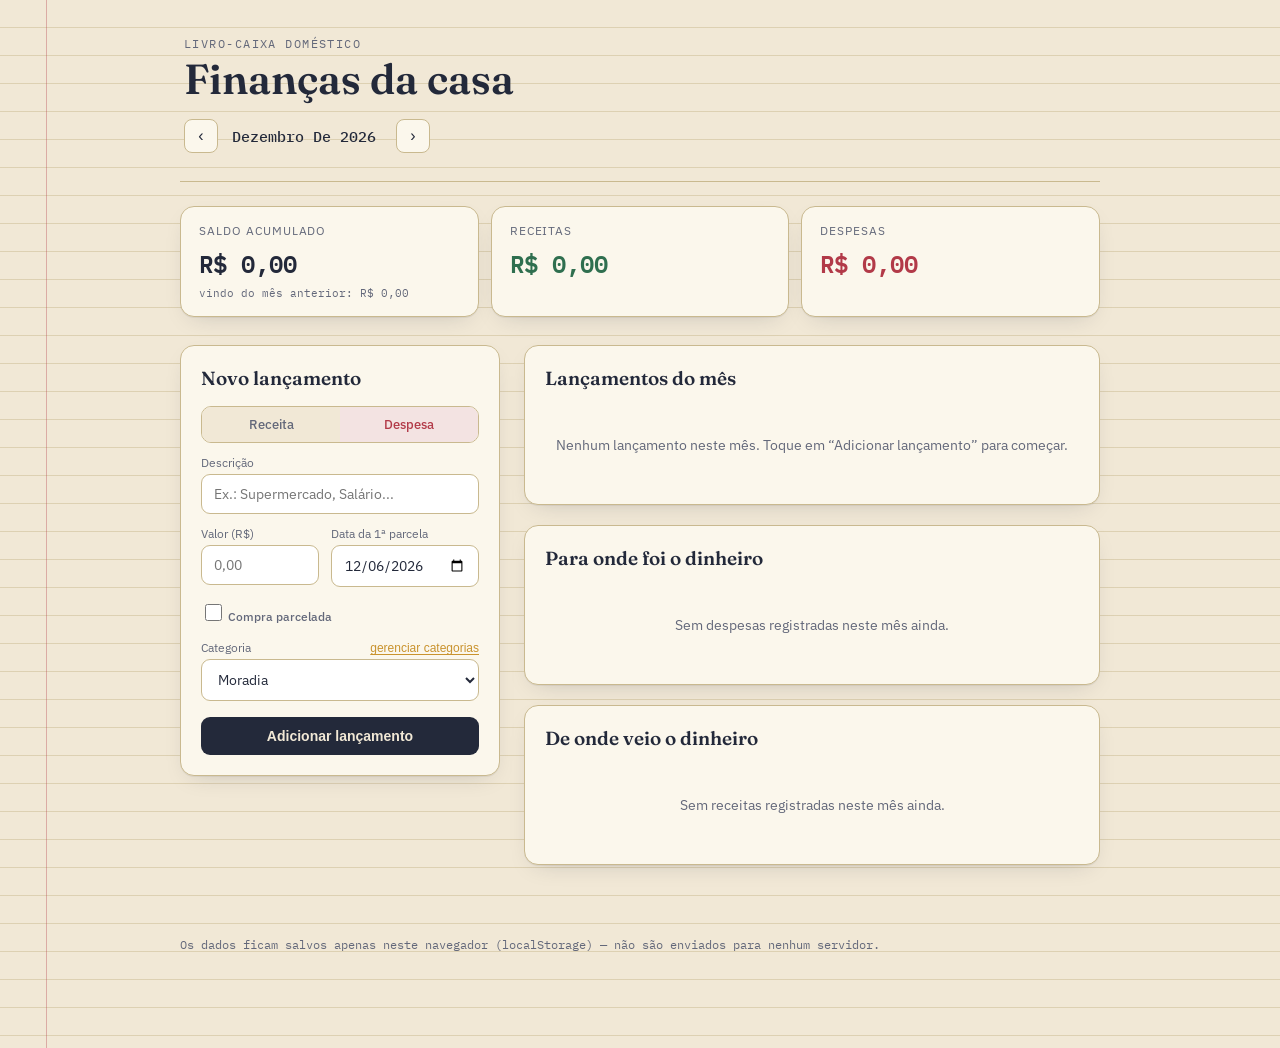
==== financas-casa.html @ 2066e8d8 "Add files via upload" ====
<!DOCTYPE html>
<html lang="pt-BR">
<head>
<meta charset="UTF-8">
<meta name="viewport" content="width=device-width, initial-scale=1.0">
<title>Livro-Caixa — Finanças da Casa</title>
<link rel="preconnect" href="https://fonts.googleapis.com">
<link href="https://fonts.googleapis.com/css2?family=Fraunces:opsz,wght@9..144,400;9..144,500;9..144,600;9..144,700&family=IBM+Plex+Mono:wght@400;500;600&family=IBM+Plex+Sans:wght@400;500;600&display=swap" rel="stylesheet">
<style>
  :root{
    --paper: #f1e8d6;
    --paper-deep: #e9dcc0;
    --rule: #c9b98f;
    --ink: #23293a;
    --ink-soft: #63687a;
    --card: #fbf7ec;
    --green: #2f6f4f;
    --green-soft: #e2ede4;
    --red: #b23a48;
    --red-soft: #f3e3e2;
    --gold: #c9932e;
    --shadow: 0 1px 0 rgba(35,41,58,0.06), 0 8px 24px -12px rgba(35,41,58,0.25);
    --radius: 14px;
  }

  *{ box-sizing: border-box; }

  html,body{
    margin:0; padding:0;
    background: var(--paper);
    color: var(--ink);
    font-family: 'IBM Plex Sans', sans-serif;
    -webkit-font-smoothing: antialiased;
  }

  body{
    background-image:
      linear-gradient(90deg, transparent 0, transparent 46px, rgba(178,58,72,0.35) 46px, rgba(178,58,72,0.35) 47px, transparent 47px),
      repeating-linear-gradient(180deg, transparent, transparent 27px, var(--rule) 28px);
    background-attachment: local;
    min-height: 100vh;
    padding-bottom: 96px;
  }

  .wrap{
    max-width: 960px;
    margin: 0 auto;
    padding: 28px 20px 40px;
  }

  header.hero{
    padding: 8px 4px 28px;
    border-bottom: 1px solid var(--rule);
    margin-bottom: 24px;
  }

  .eyebrow{
    font-family: 'IBM Plex Mono', monospace;
    font-size: 12px;
    letter-spacing: 0.12em;
    text-transform: uppercase;
    color: var(--ink-soft);
    margin: 0 0 6px;
  }

  h1{
    font-family: 'Fraunces', serif;
    font-optical-sizing: auto;
    font-weight: 600;
    font-size: clamp(28px, 5vw, 42px);
    margin: 0 0 18px;
    line-height: 1.05;
  }

  .month-switch{
    display: flex;
    align-items: center;
    gap: 14px;
    font-family: 'IBM Plex Mono', monospace;
  }

  .month-switch button{
    width: 34px; height: 34px;
    border-radius: 8px;
    border: 1px solid var(--rule);
    background: var(--card);
    color: var(--ink);
    font-size: 16px;
    cursor: pointer;
    display: flex; align-items:center; justify-content:center;
    transition: background .15s ease, transform .1s ease;
  }
  .month-switch button:hover{ background: var(--paper-deep); }
  .month-switch button:active{ transform: scale(0.94); }

  .month-label{
    font-size: 15px;
    font-weight: 500;
    text-transform: capitalize;
    min-width: 150px;
  }

  .summary-row{
    display: grid;
    grid-template-columns: repeat(3, 1fr);
    gap: 12px;
    margin-bottom: 28px;
  }

  .sum-card{
    background: var(--card);
    border: 1px solid var(--rule);
    border-radius: var(--radius);
    padding: 16px 18px;
    box-shadow: var(--shadow);
  }

  .sum-card .label{
    font-size: 12px;
    color: var(--ink-soft);
    text-transform: uppercase;
    letter-spacing: 0.08em;
    margin-bottom: 6px;
  }

  .sum-card .value{
    font-family: 'IBM Plex Mono', monospace;
    font-weight: 600;
    font-size: clamp(18px, 3.2vw, 24px);
    font-variant-numeric: tabular-nums;
    white-space: nowrap;
  }

  .sum-card.saldo .value{ color: var(--ink); }
  .sum-card .sub{
    font-size: 11px;
    color: var(--ink-soft);
    margin-top: 4px;
    font-family: 'IBM Plex Mono', monospace;
  }
  .sum-card.receitas .value{ color: var(--green); }
  .sum-card.despesas .value{ color: var(--red); }

  .layout{
    display: grid;
    grid-template-columns: 1fr;
    gap: 24px;
  }

  .panel{
    background: var(--card);
    border: 1px solid var(--rule);
    border-radius: var(--radius);
    box-shadow: var(--shadow);
    padding: 20px;
  }

  .panel h2{
    font-family: 'Fraunces', serif;
    font-weight: 600;
    font-size: 19px;
    margin: 0 0 16px;
  }

  form{ display: flex; flex-direction: column; gap: 12px; }

  .type-toggle{
    display: flex;
    border: 1px solid var(--rule);
    border-radius: 10px;
    overflow: hidden;
  }
  .type-toggle label{
    flex: 1;
    text-align: center;
    padding: 9px 0;
    font-size: 13px;
    font-weight: 500;
    cursor: pointer;
    color: var(--ink-soft);
    background: var(--paper);
    transition: background .15s ease, color .15s ease;
  }
  .type-toggle input{ display:none; }
  .type-toggle input:checked + label.tl-receita{ background: var(--green-soft); color: var(--green); }
  .type-toggle input:checked + label.tl-despesa{ background: var(--red-soft); color: var(--red); }

  .field label{
    display:block;
    font-size: 12px;
    color: var(--ink-soft);
    margin-bottom: 4px;
  }

  .field input, .field select{
    width: 100%;
    padding: 10px 12px;
    border-radius: 9px;
    border: 1px solid var(--rule);
    background: #fff;
    font-family: 'IBM Plex Sans', sans-serif;
    font-size: 14px;
    color: var(--ink);
  }
  .field input:focus, .field select:focus{
    outline: 2px solid var(--gold);
    outline-offset: 1px;
  }

  .row2{ display: grid; grid-template-columns: 1fr 1fr; gap: 12px; }

  .checkbox-field{
    flex-direction: row;
    align-items: center;
  }
  .checkbox-label{
    display: flex;
    align-items: center;
    gap: 8px;
    font-size: 14px;
    font-weight: 500;
    cursor: pointer;
    color: var(--ink);
  }
  .checkbox-label input[type="checkbox"]{
    width: 17px; height: 17px;
    accent-color: var(--ink);
    cursor: pointer;
  }

  .field-hint{
    display: block;
    font-size: 11px;
    color: var(--ink-soft);
    margin-top: 4px;
  }

  .parcela-preview{
    font-family: 'IBM Plex Mono', monospace;
    font-size: 14px;
    font-weight: 600;
    color: var(--gold);
    padding: 10px 0 0;
  }

  .parcela-note{
    font-size: 11px;
    color: var(--ink-soft);
    margin: -4px 0 0;
  }

  .tag-parcela{
    background: var(--red-soft);
    color: var(--red);
    font-weight: 600;
  }

  .label-row{
    display: flex;
    justify-content: space-between;
    align-items: baseline;
    margin-bottom: 4px;
  }
  .label-row label{ margin-bottom: 0; }

  .link-btn{
    border: none;
    background: transparent;
    color: var(--gold);
    font-size: 12px;
    font-weight: 500;
    cursor: pointer;
    padding: 0;
    text-decoration: underline;
    text-underline-offset: 2px;
  }
  .link-btn:hover{ color: var(--red); }

  .cat-list{ list-style: none; margin: 0; padding: 0; }
  .cat-row{
    display: flex;
    justify-content: space-between;
    align-items: center;
    gap: 10px;
    padding: 10px 0;
    border-bottom: 1px dashed var(--rule);
  }
  .cat-row:last-child{ border-bottom: none; }
  .cat-row .cat-info .cat-nome{ font-size: 14px; font-weight: 500; }
  .cat-row .cat-info .cat-desc{ font-size: 12px; color: var(--ink-soft); margin-top: 2px; }

  .btn-add{
    margin-top: 4px;
    padding: 11px 0;
    border: none;
    border-radius: 9px;
    background: var(--ink);
    color: var(--paper);
    font-weight: 600;
    font-size: 14px;
    cursor: pointer;
    transition: opacity .15s ease;
  }
  .btn-add:hover{ opacity: 0.88; }

  .ledger-list{ list-style: none; margin: 0; padding: 0; }

  .ledger-row{
    display: grid;
    grid-template-columns: 1fr auto auto;
    align-items: center;
    gap: 10px;
    padding: 12px 0;
    border-bottom: 1px dashed var(--rule);
  }
  .ledger-row:last-child{ border-bottom: none; }

  .ledger-main .desc{ font-size: 14px; font-weight: 500; }
  .ledger-main .meta{
    font-size: 12px;
    color: var(--ink-soft);
    margin-top: 2px;
    display: flex;
    gap: 8px;
    align-items: center;
  }

  .tag{
    display:inline-block;
    padding: 2px 8px;
    border-radius: 100px;
    background: var(--paper-deep);
    font-family: 'IBM Plex Mono', monospace;
    font-size: 11px;
  }

  .ledger-amount{
    font-family: 'IBM Plex Mono', monospace;
    font-weight: 600;
    font-variant-numeric: tabular-nums;
    text-align: right;
    white-space: nowrap;
    font-size: 14px;
  }
  .ledger-amount.receita{ color: var(--green); }
  .ledger-amount.despesa{ color: var(--red); }

  .del-btn{
    border: none;
    background: transparent;
    color: var(--ink-soft);
    cursor: pointer;
    font-size: 16px;
    width: 28px; height: 28px;
    border-radius: 6px;
  }
  .del-btn:hover{ background: var(--red-soft); color: var(--red); }

  .empty-state{
    text-align: center;
    padding: 30px 10px;
    color: var(--ink-soft);
    font-size: 14px;
  }

  .breakdown-row{ margin-bottom: 12px; }
  .breakdown-row .bd-top{
    display: flex;
    justify-content: space-between;
    font-size: 13px;
    margin-bottom: 5px;
  }
  .bd-top .amt{ font-family: 'IBM Plex Mono', monospace; font-variant-numeric: tabular-nums; }
  .bar-track{
    height: 8px;
    background: var(--paper-deep);
    border-radius: 100px;
    overflow: hidden;
  }
  .bar-fill{
    height: 100%;
    background: linear-gradient(90deg, var(--gold), var(--red));
    border-radius: 100px;
  }
  .bar-fill.income{
    background: linear-gradient(90deg, #8fbf9f, var(--green));
  }

  /* Mobile FAB + sheet */
  .fab{
    display: none;
  }

  @media (max-width: 760px){
    .summary-row{ grid-template-columns: 1fr; }
    .layout{ grid-template-columns: 1fr; }
    .row2{ grid-template-columns: 1fr; }

    #form-panel{
      position: fixed;
      left: 0; right: 0; bottom: 0;
      max-height: 82vh;
      overflow-y: auto;
      border-radius: 20px 20px 0 0;
      transform: translateY(105%);
      transition: transform .25s ease;
      z-index: 40;
      box-shadow: 0 -8px 30px rgba(0,0,0,0.25);
    }
    #form-panel.open{ transform: translateY(0); }

    .sheet-backdrop{
      display: none;
      position: fixed; inset: 0;
      background: rgba(35,41,58,0.4);
      z-index: 30;
    }
    .sheet-backdrop.open{ display: block; }

    .sheet-handle{
      width: 40px; height: 4px;
      background: var(--rule);
      border-radius: 100px;
      margin: 0 auto 14px;
    }
    .sheet-close{
      position: absolute;
      top: 14px; right: 16px;
      border: none;
      background: transparent;
      font-size: 20px;
      color: var(--ink-soft);
      cursor: pointer;
    }

    .fab{
      display: flex;
      align-items: center; justify-content: center;
      position: fixed;
      right: 20px; bottom: 22px;
      width: 58px; height: 58px;
      border-radius: 50%;
      background: var(--ink);
      color: var(--paper);
      font-size: 28px;
      border: none;
      box-shadow: 0 10px 24px -6px rgba(35,41,58,0.5);
      cursor: pointer;
      z-index: 20;
    }
  }

  @media (min-width: 761px){
    .layout{ grid-template-columns: 320px 1fr; align-items: start; }
    #form-panel{ position: sticky; top: 20px; }
    .sheet-handle, .sheet-close, .sheet-backdrop{ display: none; }
  }

  footer{
    max-width: 960px;
    margin: 32px auto 0;
    padding: 0 20px;
    font-size: 12px;
    color: var(--ink-soft);
    font-family: 'IBM Plex Mono', monospace;
  }
</style>
</head>
<body>

<div class="wrap">
  <header class="hero">
    <p class="eyebrow">Livro-caixa doméstico</p>
    <h1>Finanças da casa</h1>
    <div class="month-switch">
      <button id="prevMonth" aria-label="Mês anterior">‹</button>
      <span class="month-label" id="monthLabel">—</span>
      <button id="nextMonth" aria-label="Próximo mês">›</button>
    </div>
  </header>

  <section class="summary-row">
    <div class="sum-card saldo">
      <div class="label">Saldo acumulado</div>
      <div class="value" id="valSaldo">R$ 0,00</div>
      <div class="sub" id="saldoSub"></div>
    </div>
    <div class="sum-card receitas">
      <div class="label">Receitas</div>
      <div class="value" id="valReceitas">R$ 0,00</div>
    </div>
    <div class="sum-card despesas">
      <div class="label">Despesas</div>
      <div class="value" id="valDespesas">R$ 0,00</div>
    </div>
  </section>

  <div class="layout">
    <div class="panel" id="form-panel">
      <button class="sheet-close" id="sheetClose" aria-label="Fechar">✕</button>
      <div class="sheet-handle"></div>
      <h2>Novo lançamento</h2>
      <form id="txForm">
        <div class="type-toggle">
          <input type="radio" name="tipo" id="tipoReceita" value="receita">
          <label class="tl-receita" for="tipoReceita">Receita</label>
          <input type="radio" name="tipo" id="tipoDespesa" value="despesa" checked>
          <label class="tl-despesa" for="tipoDespesa">Despesa</label>
        </div>

        <div class="field">
          <label for="desc">Descrição</label>
          <input type="text" id="desc" placeholder="Ex.: Supermercado, Salário..." required>
        </div>

        <div class="row2">
          <div class="field">
            <label for="valor">Valor (R$)</label>
            <input type="number" id="valor" min="0.01" step="0.01" placeholder="0,00" required>
            <span class="field-hint" id="valorHint"></span>
          </div>
          <div class="field">
            <label for="data">Data da 1ª parcela</label>
            <input type="date" id="data" required>
          </div>
        </div>

        <div class="field checkbox-field" id="parcelaToggleWrap">
          <label class="checkbox-label">
            <input type="checkbox" id="isParcelado">
            <span id="parcelaLabelText">Compra parcelada</span>
          </label>
        </div>

        <div class="row2" id="parcelaFields" style="display:none;">
          <div class="field">
            <label for="numParcelas">Número de parcelas</label>
            <input type="number" id="numParcelas" min="2" max="48" step="1" value="2">
          </div>
          <div class="field">
            <label>Valor de cada parcela</label>
            <div class="parcela-preview" id="parcelaPreview">—</div>
          </div>
        </div>
        <p class="parcela-note" id="parcelaNote" style="display:none;">As parcelas serão lançadas automaticamente nos meses seguintes.</p>

        <div class="field">
          <div class="label-row">
            <label for="categoria">Categoria</label>
            <button type="button" class="link-btn" id="openCatManager">gerenciar categorias</button>
          </div>
          <select id="categoria"></select>
        </div>

        <button type="submit" class="btn-add">Adicionar lançamento</button>
      </form>
    </div>

    <div>
      <div class="panel" style="margin-bottom:20px;">
        <h2>Lançamentos do mês</h2>
        <ul class="ledger-list" id="ledgerList"></ul>
        <div class="empty-state" id="emptyState" style="display:none;">
          Nenhum lançamento neste mês. Toque em “Adicionar lançamento” para começar.
        </div>
      </div>

      <div class="panel">
        <h2>Para onde foi o dinheiro</h2>
        <div id="breakdown"></div>
        <div class="empty-state" id="emptyBreakdown" style="display:none;">
          Sem despesas registradas neste mês ainda.
        </div>
      </div>

      <div class="panel" style="margin-top:20px;">
        <h2>De onde veio o dinheiro</h2>
        <div id="breakdownReceitas"></div>
        <div class="empty-state" id="emptyBreakdownReceitas" style="display:none;">
          Sem receitas registradas neste mês ainda.
        </div>
      </div>

      <div class="panel" id="catManagerPanel" style="display:none; margin-top:20px;">
        <h2>Categorias cadastradas</h2>
        <form id="catForm" style="display:flex; gap:10px; align-items:end; margin-bottom:16px;">
          <div class="field" style="flex:1;">
            <label for="catNome">Nome</label>
            <input type="text" id="catNome" placeholder="Ex.: Pets" required>
          </div>
          <button type="submit" class="btn-add" style="width:auto; padding:11px 18px; white-space:nowrap;">Adicionar</button>
        </form>
        <ul class="cat-list" id="catList"></ul>
      </div>
    </div>
  </div>

</div>

<div class="sheet-backdrop" id="backdrop"></div>
<button class="fab" id="fabAdd" aria-label="Adicionar lançamento">+</button>

<footer>
  Os dados ficam salvos apenas neste navegador (localStorage) — não são enviados para nenhum servidor.
</footer>

<script>
(function(){
  const STORAGE_KEY = 'household-ledger-transactions-v1';
  const CAT_STORAGE_KEY = 'household-ledger-categories-v1';
  const monthNames = ['janeiro','fevereiro','março','abril','maio','junho','julho','agosto','setembro','outubro','novembro','dezembro'];

  const DEFAULT_CATEGORIES = [
    'Moradia', 'Alimentação', 'Transporte', 'Saúde', 'Lazer',
    'Educação', 'Contas fixas', 'Salário', 'Outros'
  ];

  let transactions = loadData();
  let categories = loadCategories();
  let currentDate = new Date();
  currentDate.setDate(1);

  function loadCategories(){
    try{
      const raw = localStorage.getItem(CAT_STORAGE_KEY);
      if(raw) return JSON.parse(raw);
      const seeded = DEFAULT_CATEGORIES.map((nome,i) => ({ id: 'c' + i, nome }));
      localStorage.setItem(CAT_STORAGE_KEY, JSON.stringify(seeded));
      return seeded;
    }catch(e){
      console.error('Erro ao ler categorias:', e);
      return DEFAULT_CATEGORIES.map((nome,i) => ({ id: 'c' + i, nome }));
    }
  }

  function saveCategories(){
    try{
      localStorage.setItem(CAT_STORAGE_KEY, JSON.stringify(categories));
    }catch(e){
      console.error('Erro ao salvar categorias:', e);
    }
  }

  function renderCategorySelect(){
    const select = document.getElementById('categoria');
    const prevValue = select.value;
    select.innerHTML = '';
    categories.forEach(c => {
      const opt = document.createElement('option');
      opt.value = c.nome;
      opt.textContent = c.nome;
      select.appendChild(opt);
    });
    if(categories.some(c => c.nome === prevValue)){
      select.value = prevValue;
    }
  }

  function renderCategoryManager(){
    const list = document.getElementById('catList');
    list.innerHTML = '';
    categories.forEach(c => {
      const li = document.createElement('li');
      li.className = 'cat-row';
      li.innerHTML = `
        <div class="cat-info">
          <div class="cat-nome">${escapeHtml(c.nome)}</div>
        </div>
        <button type="button" class="del-btn" data-catid="${c.id}" aria-label="Excluir categoria">🗑</button>
      `;
      list.appendChild(li);
    });
  }

  function loadData(){
    try{
      const raw = localStorage.getItem(STORAGE_KEY);
      return raw ? JSON.parse(raw) : [];
    }catch(e){
      console.error('Erro ao ler dados salvos:', e);
      return [];
    }
  }

  function saveData(){
    try{
      localStorage.setItem(STORAGE_KEY, JSON.stringify(transactions));
    }catch(e){
      console.error('Erro ao salvar dados:', e);
      alert('Não foi possível salvar os dados neste navegador.');
    }
  }

  function fmtBRL(n){
    return n.toLocaleString('pt-BR', { style:'currency', currency:'BRL' });
  }

  function monthKey(d){
    return d.getFullYear() + '-' + String(d.getMonth()+1).padStart(2,'0');
  }

  function txMonthKey(tx){
    return tx.data.slice(0,7);
  }

  function cumulativeBalanceUpTo(mKey){
    let total = 0;
    transactions.forEach(t => {
      if(txMonthKey(t) <= mKey){
        total += (t.tipo === 'receita' ? t.valor : -t.valor);
      }
    });
    return total;
  }

  function render(){
    const label = document.getElementById('monthLabel');
    label.textContent = monthNames[currentDate.getMonth()] + ' de ' + currentDate.getFullYear();

    const mKey = monthKey(currentDate);
    const monthTx = transactions
      .filter(t => txMonthKey(t) === mKey)
      .sort((a,b) => b.data.localeCompare(a.data));

    let receitas = 0, despesas = 0;
    monthTx.forEach(t => {
      if(t.tipo === 'receita') receitas += t.valor;
      else despesas += t.valor;
    });
    const netMes = receitas - despesas;
    const saldoAcumulado = cumulativeBalanceUpTo(mKey);
    const saldoAnterior = saldoAcumulado - netMes;

    document.getElementById('valReceitas').textContent = fmtBRL(receitas);
    document.getElementById('valDespesas').textContent = fmtBRL(despesas);
    const saldoEl = document.getElementById('valSaldo');
    saldoEl.textContent = fmtBRL(saldoAcumulado);
    saldoEl.style.color = saldoAcumulado < 0 ? 'var(--red)' : 'var(--ink)';

    const saldoSubEl = document.getElementById('saldoSub');
    saldoSubEl.textContent = 'vindo do mês anterior: ' + fmtBRL(saldoAnterior);

    const list = document.getElementById('ledgerList');
    list.innerHTML = '';
    document.getElementById('emptyState').style.display = monthTx.length ? 'none' : 'block';

    monthTx.forEach(t => {
      const li = document.createElement('li');
      li.className = 'ledger-row';
      const dataFmt = new Date(t.data + 'T00:00:00').toLocaleDateString('pt-BR', {day:'2-digit', month:'2-digit'});
      const parcelaTag = t.parcelaTotal ? `<span class="tag tag-parcela">${t.parcelaAtual}/${t.parcelaTotal}</span>` : '';
      li.innerHTML = `
        <div class="ledger-main">
          <div class="desc">${escapeHtml(t.descricao)}</div>
          <div class="meta"><span class="tag">${escapeHtml(t.categoria)}</span>${parcelaTag}<span>${dataFmt}</span></div>
        </div>
        <div class="ledger-amount ${t.tipo}">${t.tipo === 'despesa' ? '-' : '+'} ${fmtBRL(t.valor)}</div>
        <button class="del-btn" data-id="${t.id}" aria-label="Excluir lançamento">🗑</button>
      `;
      list.appendChild(li);
    });

    // spending breakdown (despesas only) — descrição - categoria
    const despesasList = monthTx
      .filter(t => t.tipo === 'despesa')
      .sort((a,b) => b.valor - a.valor);
    const bdEl = document.getElementById('breakdown');
    bdEl.innerHTML = '';
    document.getElementById('emptyBreakdown').style.display = despesasList.length ? 'none' : 'block';

    const maxVal = despesasList.length ? despesasList[0].valor : 1;
    despesasList.forEach(t => {
      const pct = Math.max(4, Math.round((t.valor / maxVal) * 100));
      const label = `${t.descricao} - ${t.categoria}`;
      const row = document.createElement('div');
      row.className = 'breakdown-row';
      row.innerHTML = `
        <div class="bd-top"><span>${escapeHtml(label)}</span><span class="amt">${fmtBRL(t.valor)}</span></div>
        <div class="bar-track"><div class="bar-fill" style="width:${pct}%"></div></div>
      `;
      bdEl.appendChild(row);
    });

    // income breakdown (receitas only) — descrição - categoria
    const receitasList = monthTx
      .filter(t => t.tipo === 'receita')
      .sort((a,b) => b.valor - a.valor);
    const bdRecEl = document.getElementById('breakdownReceitas');
    bdRecEl.innerHTML = '';
    document.getElementById('emptyBreakdownReceitas').style.display = receitasList.length ? 'none' : 'block';

    const maxValRec = receitasList.length ? receitasList[0].valor : 1;
    receitasList.forEach(t => {
      const pct = Math.max(4, Math.round((t.valor / maxValRec) * 100));
      const label = `${t.descricao} - ${t.categoria}`;
      const row = document.createElement('div');
      row.className = 'breakdown-row';
      row.innerHTML = `
        <div class="bd-top"><span>${escapeHtml(label)}</span><span class="amt">${fmtBRL(t.valor)}</span></div>
        <div class="bar-track"><div class="bar-fill income" style="width:${pct}%"></div></div>
      `;
      bdRecEl.appendChild(row);
    });
  }

  function escapeHtml(str){
    const div = document.createElement('div');
    div.textContent = str;
    return div.innerHTML;
  }

  // Month navigation
  document.getElementById('prevMonth').addEventListener('click', () => {
    currentDate.setMonth(currentDate.getMonth() - 1);
    render();
  });
  document.getElementById('nextMonth').addEventListener('click', () => {
    currentDate.setMonth(currentDate.getMonth() + 1);
    render();
  });

  // --- Parcelamento helpers ---
  function addMonthsClamped(dateStr, monthsToAdd){
    const [y, m, d] = dateStr.split('-').map(Number);
    const target = new Date(y, (m - 1) + monthsToAdd, 1);
    const daysInTarget = new Date(target.getFullYear(), target.getMonth() + 1, 0).getDate();
    target.setDate(Math.min(d, daysInTarget));
    return target.getFullYear() + '-' + String(target.getMonth()+1).padStart(2,'0') + '-' + String(target.getDate()).padStart(2,'0');
  }

  function splitInstallments(total, n){
    const cents = Math.round(total * 100);
    const base = Math.floor(cents / n);
    const remainder = cents - base * n;
    const values = [];
    for(let i = 0; i < n; i++){
      // spread the leftover cents across the first installments
      const v = base + (i < remainder ? 1 : 0);
      values.push(v / 100);
    }
    return values;
  }

  function genGroupId(){
    return 'g' + Date.now().toString(36) + Math.random().toString(36).slice(2,6);
  }

  function updateParcelaPreview(){
    const checked = document.getElementById('isParcelado').checked;
    const n = parseInt(document.getElementById('numParcelas').value, 10) || 0;
    const total = parseFloat(document.getElementById('valor').value) || 0;
    const preview = document.getElementById('parcelaPreview');
    const hint = document.getElementById('valorHint');
    const isDespesa = document.getElementById('tipoDespesa').checked;

    if(checked && n >= 2 && total > 0){
      const values = splitInstallments(total, n);
      preview.textContent = n + 'x de ' + fmtBRL(values[0]) + (values[0] !== values[values.length-1] ? ' (aprox.)' : '');
      hint.textContent = isDespesa ? 'Valor total da compra' : 'Valor total da venda/recebimento';
    } else {
      preview.textContent = '—';
      hint.textContent = '';
    }
  }

  function updateParcelaLabels(){
    const isDespesa = document.getElementById('tipoDespesa').checked;
    document.getElementById('parcelaLabelText').textContent = isDespesa ? 'Compra parcelada' : 'Recebimento parcelado (venda a prazo)';
  }

  document.getElementById('isParcelado').addEventListener('change', function(){
    document.getElementById('parcelaFields').style.display = this.checked ? 'grid' : 'none';
    document.getElementById('parcelaNote').style.display = this.checked ? 'block' : 'none';
    updateParcelaPreview();
  });
  document.getElementById('numParcelas').addEventListener('input', updateParcelaPreview);
  document.getElementById('valor').addEventListener('input', updateParcelaPreview);
  document.querySelectorAll('input[name="tipo"]').forEach(r => {
    r.addEventListener('change', function(){
      updateParcelaLabels();
      updateParcelaPreview();
    });
  });

  // Form submit
  document.getElementById('txForm').addEventListener('submit', function(e){
    e.preventDefault();
    const tipo = document.querySelector('input[name="tipo"]:checked').value;
    const descricao = document.getElementById('desc').value.trim();
    const valor = parseFloat(document.getElementById('valor').value);
    const data = document.getElementById('data').value;
    const categoria = document.getElementById('categoria').value;
    const isParcelado = document.getElementById('isParcelado').checked;
    const numParcelas = parseInt(document.getElementById('numParcelas').value, 10) || 0;

    if(!descricao || !valor || !data){ return; }

    if(isParcelado && numParcelas >= 2){
      const values = splitInstallments(valor, numParcelas);
      const grupoId = genGroupId();
      for(let i = 0; i < numParcelas; i++){
        transactions.push({
          id: Date.now().toString(36) + Math.random().toString(36).slice(2,6) + i,
          tipo, descricao, valor: values[i],
          data: addMonthsClamped(data, i),
          categoria,
          grupoId, parcelaAtual: i + 1, parcelaTotal: numParcelas
        });
      }
    } else {
      transactions.push({
        id: Date.now().toString(36) + Math.random().toString(36).slice(2,6),
        tipo, descricao, valor, data, categoria
      });
    }
    saveData();

    // jump view to the month of the new entry (1ª parcela)
    const [y,m] = data.split('-').map(Number);
    currentDate = new Date(y, m-1, 1);

    this.reset();
    document.getElementById('tipoDespesa').checked = true;
    document.getElementById('parcelaFields').style.display = 'none';
    document.getElementById('parcelaNote').style.display = 'none';
    document.getElementById('data').valueAsDate = new Date();
    updateParcelaLabels();
    updateParcelaPreview();
    closeSheet();
    render();
  });

  // Delete (parcela única ou série inteira)
  document.getElementById('ledgerList').addEventListener('click', function(e){
    const btn = e.target.closest('.del-btn');
    if(!btn) return;
    const id = btn.getAttribute('data-id');
    const tx = transactions.find(t => t.id === id);
    if(!tx) return;

    if(tx.grupoId){
      const excluirTudo = confirm(
        'Esta é a parcela ' + tx.parcelaAtual + ' de ' + tx.parcelaTotal + '.\n\n' +
        'Clique OK para excluir TODAS as parcelas desta compra, ou Cancelar para excluir apenas esta parcela.'
      );
      if(excluirTudo){
        transactions = transactions.filter(t => t.grupoId !== tx.grupoId);
      } else {
        transactions = transactions.filter(t => t.id !== id);
      }
    } else {
      transactions = transactions.filter(t => t.id !== id);
    }
    saveData();
    render();
  });

  // Mobile sheet handling
  const formPanel = document.getElementById('form-panel');
  const backdrop = document.getElementById('backdrop');
  function openSheet(){
    formPanel.classList.add('open');
    backdrop.classList.add('open');
  }
  function closeSheet(){
    formPanel.classList.remove('open');
    backdrop.classList.remove('open');
  }
  document.getElementById('fabAdd').addEventListener('click', openSheet);
  document.getElementById('sheetClose').addEventListener('click', closeSheet);
  backdrop.addEventListener('click', closeSheet);

  // Category manager toggle
  document.getElementById('openCatManager').addEventListener('click', function(){
    const panel = document.getElementById('catManagerPanel');
    const isOpen = panel.style.display !== 'none';
    panel.style.display = isOpen ? 'none' : 'block';
    if(!isOpen) panel.scrollIntoView({ behavior:'smooth', block:'nearest' });
  });

  // Add category
  document.getElementById('catForm').addEventListener('submit', function(e){
    e.preventDefault();
    const nomeInput = document.getElementById('catNome');
    const nome = nomeInput.value.trim();
    if(!nome) return;

    if(categories.some(c => c.nome.toLowerCase() === nome.toLowerCase())){
      alert('Já existe uma categoria com esse nome.');
      return;
    }

    categories.push({ id: 'c' + Date.now().toString(36) + Math.random().toString(36).slice(2,5), nome });
    saveCategories();
    renderCategorySelect();
    renderCategoryManager();
    this.reset();
    document.getElementById('categoria').value = nome;
  });

  // Delete category
  document.getElementById('catList').addEventListener('click', function(e){
    const btn = e.target.closest('.del-btn');
    if(!btn) return;
    const catId = btn.getAttribute('data-catid');
    const cat = categories.find(c => c.id === catId);
    if(!cat) return;

    const emUso = transactions.some(t => t.categoria === cat.nome);
    const msg = emUso
      ? `A categoria "${cat.nome}" está sendo usada em lançamentos existentes. Eles vão manter o nome da categoria, mas ela sairá da lista de opções. Excluir mesmo assim?`
      : `Excluir a categoria "${cat.nome}"?`;
    if(!confirm(msg)) return;

    categories = categories.filter(c => c.id !== catId);
    saveCategories();
    renderCategorySelect();
    renderCategoryManager();
    render();
  });

  // Default date field to today
  document.getElementById('data').valueAsDate = new Date();
  updateParcelaLabels();

  renderCategorySelect();
  renderCategoryManager();
  render();
})();
</script>

</body>
</html>
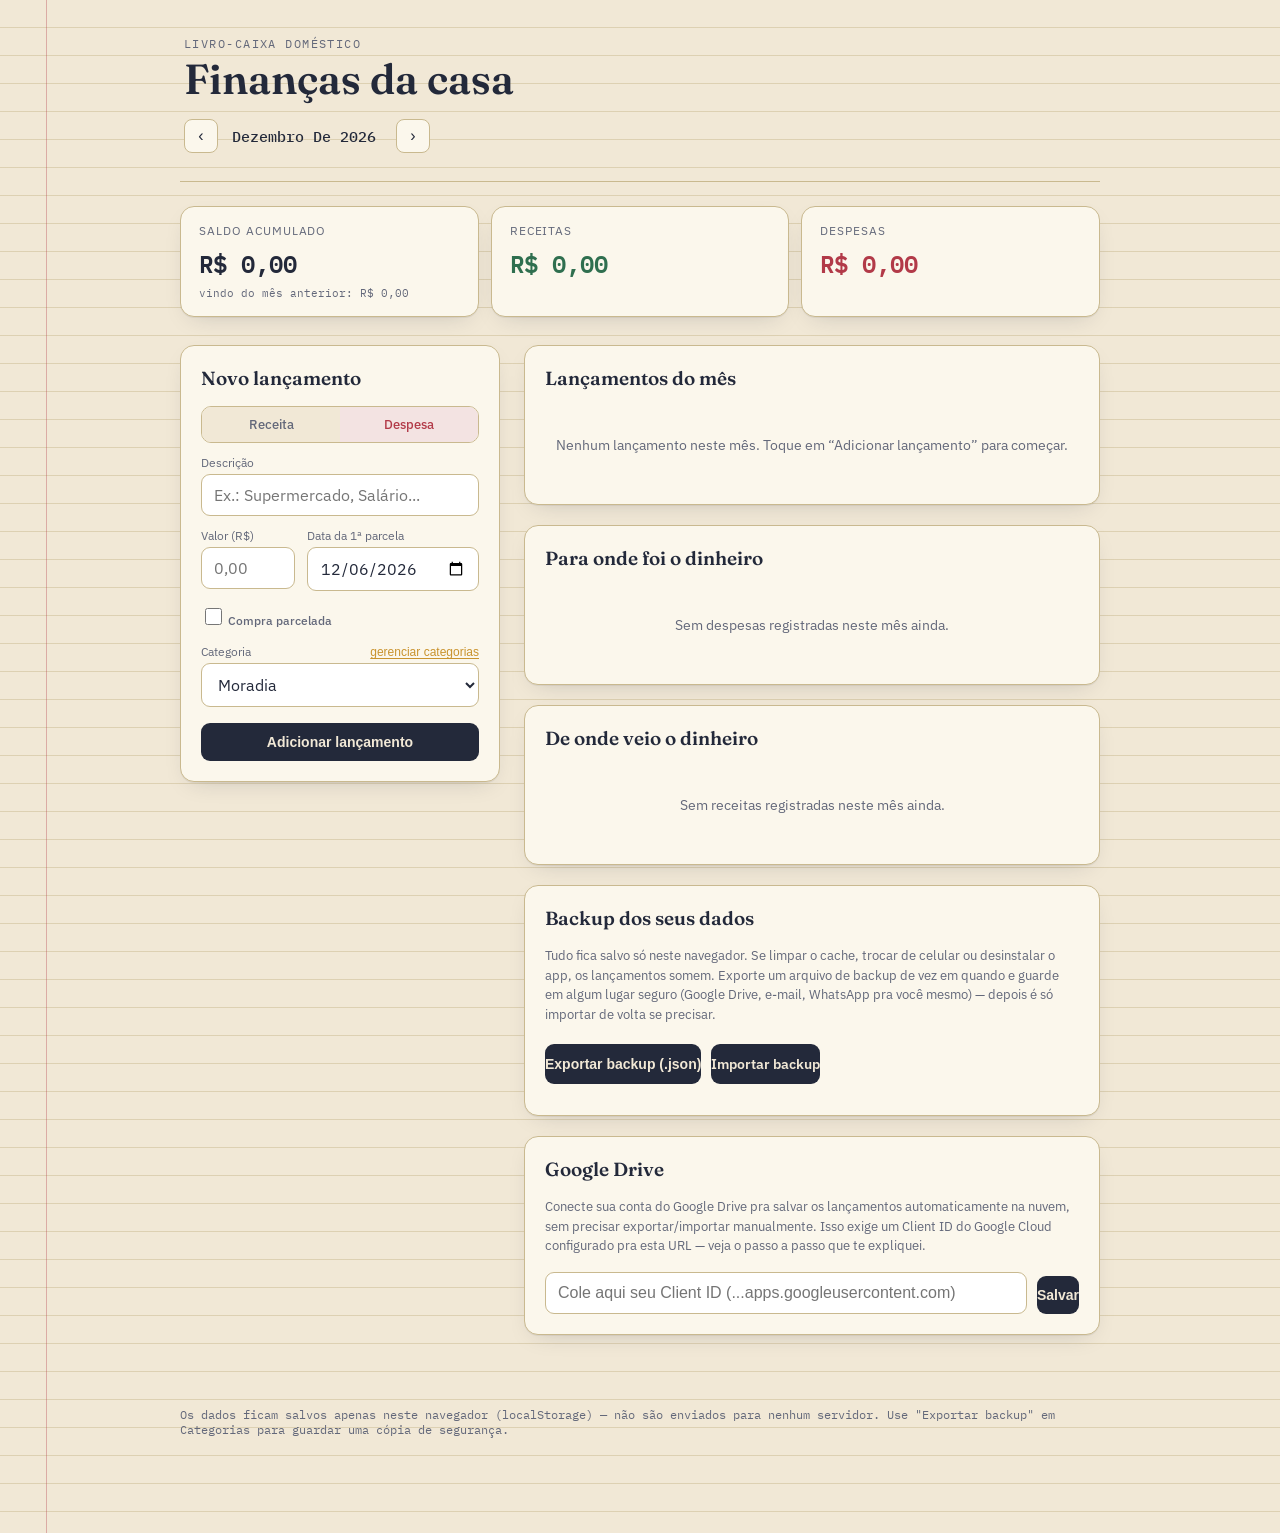
==== commit 0ac1565d: "Divisão de arquivos" ====
--- a/financas-casa.html
+++ b/financas-casa.html
@@ -2,469 +2,12 @@
 <html lang="pt-BR">
 <head>
 <meta charset="UTF-8">
-<meta name="viewport" content="width=device-width, initial-scale=1.0">
+<meta name="viewport" content="width=device-width, initial-scale=1.0, viewport-fit=cover">
 <title>Livro-Caixa — Finanças da Casa</title>
 <link rel="preconnect" href="https://fonts.googleapis.com">
 <link href="https://fonts.googleapis.com/css2?family=Fraunces:opsz,wght@9..144,400;9..144,500;9..144,600;9..144,700&family=IBM+Plex+Mono:wght@400;500;600&family=IBM+Plex+Sans:wght@400;500;600&display=swap" rel="stylesheet">
-<style>
-  :root{
-    --paper: #f1e8d6;
-    --paper-deep: #e9dcc0;
-    --rule: #c9b98f;
-    --ink: #23293a;
-    --ink-soft: #63687a;
-    --card: #fbf7ec;
-    --green: #2f6f4f;
-    --green-soft: #e2ede4;
-    --red: #b23a48;
-    --red-soft: #f3e3e2;
-    --gold: #c9932e;
-    --shadow: 0 1px 0 rgba(35,41,58,0.06), 0 8px 24px -12px rgba(35,41,58,0.25);
-    --radius: 14px;
-  }
-
-  *{ box-sizing: border-box; }
-
-  html,body{
-    margin:0; padding:0;
-    background: var(--paper);
-    color: var(--ink);
-    font-family: 'IBM Plex Sans', sans-serif;
-    -webkit-font-smoothing: antialiased;
-  }
-
-  body{
-    background-image:
-      linear-gradient(90deg, transparent 0, transparent 46px, rgba(178,58,72,0.35) 46px, rgba(178,58,72,0.35) 47px, transparent 47px),
-      repeating-linear-gradient(180deg, transparent, transparent 27px, var(--rule) 28px);
-    background-attachment: local;
-    min-height: 100vh;
-    padding-bottom: 96px;
-  }
-
-  .wrap{
-    max-width: 960px;
-    margin: 0 auto;
-    padding: 28px 20px 40px;
-  }
-
-  header.hero{
-    padding: 8px 4px 28px;
-    border-bottom: 1px solid var(--rule);
-    margin-bottom: 24px;
-  }
-
-  .eyebrow{
-    font-family: 'IBM Plex Mono', monospace;
-    font-size: 12px;
-    letter-spacing: 0.12em;
-    text-transform: uppercase;
-    color: var(--ink-soft);
-    margin: 0 0 6px;
-  }
-
-  h1{
-    font-family: 'Fraunces', serif;
-    font-optical-sizing: auto;
-    font-weight: 600;
-    font-size: clamp(28px, 5vw, 42px);
-    margin: 0 0 18px;
-    line-height: 1.05;
-  }
-
-  .month-switch{
-    display: flex;
-    align-items: center;
-    gap: 14px;
-    font-family: 'IBM Plex Mono', monospace;
-  }
-
-  .month-switch button{
-    width: 34px; height: 34px;
-    border-radius: 8px;
-    border: 1px solid var(--rule);
-    background: var(--card);
-    color: var(--ink);
-    font-size: 16px;
-    cursor: pointer;
-    display: flex; align-items:center; justify-content:center;
-    transition: background .15s ease, transform .1s ease;
-  }
-  .month-switch button:hover{ background: var(--paper-deep); }
-  .month-switch button:active{ transform: scale(0.94); }
-
-  .month-label{
-    font-size: 15px;
-    font-weight: 500;
-    text-transform: capitalize;
-    min-width: 150px;
-  }
-
-  .summary-row{
-    display: grid;
-    grid-template-columns: repeat(3, 1fr);
-    gap: 12px;
-    margin-bottom: 28px;
-  }
-
-  .sum-card{
-    background: var(--card);
-    border: 1px solid var(--rule);
-    border-radius: var(--radius);
-    padding: 16px 18px;
-    box-shadow: var(--shadow);
-  }
-
-  .sum-card .label{
-    font-size: 12px;
-    color: var(--ink-soft);
-    text-transform: uppercase;
-    letter-spacing: 0.08em;
-    margin-bottom: 6px;
-  }
-
-  .sum-card .value{
-    font-family: 'IBM Plex Mono', monospace;
-    font-weight: 600;
-    font-size: clamp(18px, 3.2vw, 24px);
-    font-variant-numeric: tabular-nums;
-    white-space: nowrap;
-  }
-
-  .sum-card.saldo .value{ color: var(--ink); }
-  .sum-card .sub{
-    font-size: 11px;
-    color: var(--ink-soft);
-    margin-top: 4px;
-    font-family: 'IBM Plex Mono', monospace;
-  }
-  .sum-card.receitas .value{ color: var(--green); }
-  .sum-card.despesas .value{ color: var(--red); }
-
-  .layout{
-    display: grid;
-    grid-template-columns: 1fr;
-    gap: 24px;
-  }
-
-  .panel{
-    background: var(--card);
-    border: 1px solid var(--rule);
-    border-radius: var(--radius);
-    box-shadow: var(--shadow);
-    padding: 20px;
-  }
-
-  .panel h2{
-    font-family: 'Fraunces', serif;
-    font-weight: 600;
-    font-size: 19px;
-    margin: 0 0 16px;
-  }
-
-  form{ display: flex; flex-direction: column; gap: 12px; }
-
-  .type-toggle{
-    display: flex;
-    border: 1px solid var(--rule);
-    border-radius: 10px;
-    overflow: hidden;
-  }
-  .type-toggle label{
-    flex: 1;
-    text-align: center;
-    padding: 9px 0;
-    font-size: 13px;
-    font-weight: 500;
-    cursor: pointer;
-    color: var(--ink-soft);
-    background: var(--paper);
-    transition: background .15s ease, color .15s ease;
-  }
-  .type-toggle input{ display:none; }
-  .type-toggle input:checked + label.tl-receita{ background: var(--green-soft); color: var(--green); }
-  .type-toggle input:checked + label.tl-despesa{ background: var(--red-soft); color: var(--red); }
-
-  .field label{
-    display:block;
-    font-size: 12px;
-    color: var(--ink-soft);
-    margin-bottom: 4px;
-  }
-
-  .field input, .field select{
-    width: 100%;
-    padding: 10px 12px;
-    border-radius: 9px;
-    border: 1px solid var(--rule);
-    background: #fff;
-    font-family: 'IBM Plex Sans', sans-serif;
-    font-size: 14px;
-    color: var(--ink);
-  }
-  .field input:focus, .field select:focus{
-    outline: 2px solid var(--gold);
-    outline-offset: 1px;
-  }
-
-  .row2{ display: grid; grid-template-columns: 1fr 1fr; gap: 12px; }
-
-  .checkbox-field{
-    flex-direction: row;
-    align-items: center;
-  }
-  .checkbox-label{
-    display: flex;
-    align-items: center;
-    gap: 8px;
-    font-size: 14px;
-    font-weight: 500;
-    cursor: pointer;
-    color: var(--ink);
-  }
-  .checkbox-label input[type="checkbox"]{
-    width: 17px; height: 17px;
-    accent-color: var(--ink);
-    cursor: pointer;
-  }
-
-  .field-hint{
-    display: block;
-    font-size: 11px;
-    color: var(--ink-soft);
-    margin-top: 4px;
-  }
-
-  .parcela-preview{
-    font-family: 'IBM Plex Mono', monospace;
-    font-size: 14px;
-    font-weight: 600;
-    color: var(--gold);
-    padding: 10px 0 0;
-  }
-
-  .parcela-note{
-    font-size: 11px;
-    color: var(--ink-soft);
-    margin: -4px 0 0;
-  }
-
-  .tag-parcela{
-    background: var(--red-soft);
-    color: var(--red);
-    font-weight: 600;
-  }
-
-  .label-row{
-    display: flex;
-    justify-content: space-between;
-    align-items: baseline;
-    margin-bottom: 4px;
-  }
-  .label-row label{ margin-bottom: 0; }
-
-  .link-btn{
-    border: none;
-    background: transparent;
-    color: var(--gold);
-    font-size: 12px;
-    font-weight: 500;
-    cursor: pointer;
-    padding: 0;
-    text-decoration: underline;
-    text-underline-offset: 2px;
-  }
-  .link-btn:hover{ color: var(--red); }
-
-  .cat-list{ list-style: none; margin: 0; padding: 0; }
-  .cat-row{
-    display: flex;
-    justify-content: space-between;
-    align-items: center;
-    gap: 10px;
-    padding: 10px 0;
-    border-bottom: 1px dashed var(--rule);
-  }
-  .cat-row:last-child{ border-bottom: none; }
-  .cat-row .cat-info .cat-nome{ font-size: 14px; font-weight: 500; }
-  .cat-row .cat-info .cat-desc{ font-size: 12px; color: var(--ink-soft); margin-top: 2px; }
-
-  .btn-add{
-    margin-top: 4px;
-    padding: 11px 0;
-    border: none;
-    border-radius: 9px;
-    background: var(--ink);
-    color: var(--paper);
-    font-weight: 600;
-    font-size: 14px;
-    cursor: pointer;
-    transition: opacity .15s ease;
-  }
-  .btn-add:hover{ opacity: 0.88; }
-
-  .ledger-list{ list-style: none; margin: 0; padding: 0; }
-
-  .ledger-row{
-    display: grid;
-    grid-template-columns: 1fr auto auto;
-    align-items: center;
-    gap: 10px;
-    padding: 12px 0;
-    border-bottom: 1px dashed var(--rule);
-  }
-  .ledger-row:last-child{ border-bottom: none; }
-
-  .ledger-main .desc{ font-size: 14px; font-weight: 500; }
-  .ledger-main .meta{
-    font-size: 12px;
-    color: var(--ink-soft);
-    margin-top: 2px;
-    display: flex;
-    gap: 8px;
-    align-items: center;
-  }
-
-  .tag{
-    display:inline-block;
-    padding: 2px 8px;
-    border-radius: 100px;
-    background: var(--paper-deep);
-    font-family: 'IBM Plex Mono', monospace;
-    font-size: 11px;
-  }
-
-  .ledger-amount{
-    font-family: 'IBM Plex Mono', monospace;
-    font-weight: 600;
-    font-variant-numeric: tabular-nums;
-    text-align: right;
-    white-space: nowrap;
-    font-size: 14px;
-  }
-  .ledger-amount.receita{ color: var(--green); }
-  .ledger-amount.despesa{ color: var(--red); }
-
-  .del-btn{
-    border: none;
-    background: transparent;
-    color: var(--ink-soft);
-    cursor: pointer;
-    font-size: 16px;
-    width: 28px; height: 28px;
-    border-radius: 6px;
-  }
-  .del-btn:hover{ background: var(--red-soft); color: var(--red); }
-
-  .empty-state{
-    text-align: center;
-    padding: 30px 10px;
-    color: var(--ink-soft);
-    font-size: 14px;
-  }
-
-  .breakdown-row{ margin-bottom: 12px; }
-  .breakdown-row .bd-top{
-    display: flex;
-    justify-content: space-between;
-    font-size: 13px;
-    margin-bottom: 5px;
-  }
-  .bd-top .amt{ font-family: 'IBM Plex Mono', monospace; font-variant-numeric: tabular-nums; }
-  .bar-track{
-    height: 8px;
-    background: var(--paper-deep);
-    border-radius: 100px;
-    overflow: hidden;
-  }
-  .bar-fill{
-    height: 100%;
-    background: linear-gradient(90deg, var(--gold), var(--red));
-    border-radius: 100px;
-  }
-  .bar-fill.income{
-    background: linear-gradient(90deg, #8fbf9f, var(--green));
-  }
-
-  /* Mobile FAB + sheet */
-  .fab{
-    display: none;
-  }
-
-  @media (max-width: 760px){
-    .summary-row{ grid-template-columns: 1fr; }
-    .layout{ grid-template-columns: 1fr; }
-    .row2{ grid-template-columns: 1fr; }
-
-    #form-panel{
-      position: fixed;
-      left: 0; right: 0; bottom: 0;
-      max-height: 82vh;
-      overflow-y: auto;
-      border-radius: 20px 20px 0 0;
-      transform: translateY(105%);
-      transition: transform .25s ease;
-      z-index: 40;
-      box-shadow: 0 -8px 30px rgba(0,0,0,0.25);
-    }
-    #form-panel.open{ transform: translateY(0); }
-
-    .sheet-backdrop{
-      display: none;
-      position: fixed; inset: 0;
-      background: rgba(35,41,58,0.4);
-      z-index: 30;
-    }
-    .sheet-backdrop.open{ display: block; }
-
-    .sheet-handle{
-      width: 40px; height: 4px;
-      background: var(--rule);
-      border-radius: 100px;
-      margin: 0 auto 14px;
-    }
-    .sheet-close{
-      position: absolute;
-      top: 14px; right: 16px;
-      border: none;
-      background: transparent;
-      font-size: 20px;
-      color: var(--ink-soft);
-      cursor: pointer;
-    }
-
-    .fab{
-      display: flex;
-      align-items: center; justify-content: center;
-      position: fixed;
-      right: 20px; bottom: 22px;
-      width: 58px; height: 58px;
-      border-radius: 50%;
-      background: var(--ink);
-      color: var(--paper);
-      font-size: 28px;
-      border: none;
-      box-shadow: 0 10px 24px -6px rgba(35,41,58,0.5);
-      cursor: pointer;
-      z-index: 20;
-    }
-  }
-
-  @media (min-width: 761px){
-    .layout{ grid-template-columns: 320px 1fr; align-items: start; }
-    #form-panel{ position: sticky; top: 20px; }
-    .sheet-handle, .sheet-close, .sheet-backdrop{ display: none; }
-  }
-
-  footer{
-    max-width: 960px;
-    margin: 32px auto 0;
-    padding: 0 20px;
-    font-size: 12px;
-    color: var(--ink-soft);
-    font-family: 'IBM Plex Mono', monospace;
-  }
-</style>
+<link rel="stylesheet" href="styles.css">
+<script src="https://accounts.google.com/gsi/client" async defer></script>
 </head>
 <body>
 
@@ -592,442 +135,65 @@
         </form>
         <ul class="cat-list" id="catList"></ul>
       </div>
+
+      <div class="panel" style="margin-top:20px;">
+        <h2>Backup dos seus dados</h2>
+        <p class="backup-text">
+          Tudo fica salvo só neste navegador. Se limpar o cache, trocar de celular ou desinstalar o app, os lançamentos somem. Exporte um arquivo de backup de vez em quando e guarde em algum lugar seguro (Google Drive, e-mail, WhatsApp pra você mesmo) — depois é só importar de volta se precisar.
+        </p>
+        <div class="backup-actions">
+          <button type="button" class="btn-add btn-inline" id="exportBackup">Exportar backup (.json)</button>
+          <label class="btn-add btn-inline btn-secondary" for="importBackup">
+            Importar backup
+          </label>
+          <input type="file" id="importBackup" accept="application/json" style="display:none;">
+        </div>
+        <p class="field-hint" id="backupStatus"></p>
+      </div>
+
+      <div class="panel" style="margin-top:20px;">
+        <h2>Google Drive</h2>
+
+        <div id="driveSetup">
+          <p class="backup-text">
+            Conecte sua conta do Google Drive pra salvar os lançamentos automaticamente na nuvem, sem precisar exportar/importar manualmente. Isso exige um Client ID do Google Cloud configurado pra esta URL — veja o passo a passo que te expliquei.
+          </p>
+          <div style="display:flex; gap:10px; flex-wrap:wrap;">
+            <input type="text" id="driveClientIdInput" placeholder="Cole aqui seu Client ID (...apps.googleusercontent.com)" style="flex:1; min-width:220px; padding:10px 12px; border-radius:9px; border:1px solid var(--rule); font-size:16px;">
+            <button type="button" class="btn-add btn-inline" id="saveClientId">Salvar</button>
+          </div>
+        </div>
+
+        <div id="driveConnected" style="display:none;">
+          <p class="backup-text" id="driveStatusText">Não conectado.</p>
+          <div class="backup-actions">
+            <button type="button" class="btn-add btn-inline" id="driveConnectBtn">Conectar ao Google Drive</button>
+            <button type="button" class="btn-add btn-inline btn-secondary" id="drivePushBtn" style="display:none;">Enviar para o Drive</button>
+            <button type="button" class="btn-add btn-inline btn-secondary" id="drivePullBtn" style="display:none;">Baixar do Drive</button>
+            <button type="button" class="btn-add btn-inline btn-secondary" id="driveDisconnectBtn" style="display:none;">Desconectar</button>
+          </div>
+          <label class="checkbox-label" style="margin-top:14px; display:none;" id="autoSyncWrap">
+            <input type="checkbox" id="autoSyncToggle">
+            Sincronizar automaticamente a cada alteração
+          </label>
+          <p style="margin-top:10px;">
+            <button type="button" class="link-btn" id="editClientId">trocar Client ID</button>
+          </p>
+        </div>
+      </div>
     </div>
   </div>
 
 </div>
 
-<div class="sheet-backdrop" id="backdrop"></div>
 <button class="fab" id="fabAdd" aria-label="Adicionar lançamento">+</button>
 
 <footer>
-  Os dados ficam salvos apenas neste navegador (localStorage) — não são enviados para nenhum servidor.
+  Os dados ficam salvos apenas neste navegador (localStorage) — não são enviados para nenhum servidor. Use "Exportar backup" em Categorias para guardar uma cópia de segurança.
 </footer>
 
-<script>
-(function(){
-  const STORAGE_KEY = 'household-ledger-transactions-v1';
-  const CAT_STORAGE_KEY = 'household-ledger-categories-v1';
-  const monthNames = ['janeiro','fevereiro','março','abril','maio','junho','julho','agosto','setembro','outubro','novembro','dezembro'];
-
-  const DEFAULT_CATEGORIES = [
-    'Moradia', 'Alimentação', 'Transporte', 'Saúde', 'Lazer',
-    'Educação', 'Contas fixas', 'Salário', 'Outros'
-  ];
-
-  let transactions = loadData();
-  let categories = loadCategories();
-  let currentDate = new Date();
-  currentDate.setDate(1);
-
-  function loadCategories(){
-    try{
-      const raw = localStorage.getItem(CAT_STORAGE_KEY);
-      if(raw) return JSON.parse(raw);
-      const seeded = DEFAULT_CATEGORIES.map((nome,i) => ({ id: 'c' + i, nome }));
-      localStorage.setItem(CAT_STORAGE_KEY, JSON.stringify(seeded));
-      return seeded;
-    }catch(e){
-      console.error('Erro ao ler categorias:', e);
-      return DEFAULT_CATEGORIES.map((nome,i) => ({ id: 'c' + i, nome }));
-    }
-  }
-
-  function saveCategories(){
-    try{
-      localStorage.setItem(CAT_STORAGE_KEY, JSON.stringify(categories));
-    }catch(e){
-      console.error('Erro ao salvar categorias:', e);
-    }
-  }
-
-  function renderCategorySelect(){
-    const select = document.getElementById('categoria');
-    const prevValue = select.value;
-    select.innerHTML = '';
-    categories.forEach(c => {
-      const opt = document.createElement('option');
-      opt.value = c.nome;
-      opt.textContent = c.nome;
-      select.appendChild(opt);
-    });
-    if(categories.some(c => c.nome === prevValue)){
-      select.value = prevValue;
-    }
-  }
-
-  function renderCategoryManager(){
-    const list = document.getElementById('catList');
-    list.innerHTML = '';
-    categories.forEach(c => {
-      const li = document.createElement('li');
-      li.className = 'cat-row';
-      li.innerHTML = `
-        <div class="cat-info">
-          <div class="cat-nome">${escapeHtml(c.nome)}</div>
-        </div>
-        <button type="button" class="del-btn" data-catid="${c.id}" aria-label="Excluir categoria">🗑</button>
-      `;
-      list.appendChild(li);
-    });
-  }
-
-  function loadData(){
-    try{
-      const raw = localStorage.getItem(STORAGE_KEY);
-      return raw ? JSON.parse(raw) : [];
-    }catch(e){
-      console.error('Erro ao ler dados salvos:', e);
-      return [];
-    }
-  }
-
-  function saveData(){
-    try{
-      localStorage.setItem(STORAGE_KEY, JSON.stringify(transactions));
-    }catch(e){
-      console.error('Erro ao salvar dados:', e);
-      alert('Não foi possível salvar os dados neste navegador.');
-    }
-  }
-
-  function fmtBRL(n){
-    return n.toLocaleString('pt-BR', { style:'currency', currency:'BRL' });
-  }
-
-  function monthKey(d){
-    return d.getFullYear() + '-' + String(d.getMonth()+1).padStart(2,'0');
-  }
-
-  function txMonthKey(tx){
-    return tx.data.slice(0,7);
-  }
-
-  function cumulativeBalanceUpTo(mKey){
-    let total = 0;
-    transactions.forEach(t => {
-      if(txMonthKey(t) <= mKey){
-        total += (t.tipo === 'receita' ? t.valor : -t.valor);
-      }
-    });
-    return total;
-  }
-
-  function render(){
-    const label = document.getElementById('monthLabel');
-    label.textContent = monthNames[currentDate.getMonth()] + ' de ' + currentDate.getFullYear();
-
-    const mKey = monthKey(currentDate);
-    const monthTx = transactions
-      .filter(t => txMonthKey(t) === mKey)
-      .sort((a,b) => b.data.localeCompare(a.data));
-
-    let receitas = 0, despesas = 0;
-    monthTx.forEach(t => {
-      if(t.tipo === 'receita') receitas += t.valor;
-      else despesas += t.valor;
-    });
-    const netMes = receitas - despesas;
-    const saldoAcumulado = cumulativeBalanceUpTo(mKey);
-    const saldoAnterior = saldoAcumulado - netMes;
-
-    document.getElementById('valReceitas').textContent = fmtBRL(receitas);
-    document.getElementById('valDespesas').textContent = fmtBRL(despesas);
-    const saldoEl = document.getElementById('valSaldo');
-    saldoEl.textContent = fmtBRL(saldoAcumulado);
-    saldoEl.style.color = saldoAcumulado < 0 ? 'var(--red)' : 'var(--ink)';
-
-    const saldoSubEl = document.getElementById('saldoSub');
-    saldoSubEl.textContent = 'vindo do mês anterior: ' + fmtBRL(saldoAnterior);
-
-    const list = document.getElementById('ledgerList');
-    list.innerHTML = '';
-    document.getElementById('emptyState').style.display = monthTx.length ? 'none' : 'block';
-
-    monthTx.forEach(t => {
-      const li = document.createElement('li');
-      li.className = 'ledger-row';
-      const dataFmt = new Date(t.data + 'T00:00:00').toLocaleDateString('pt-BR', {day:'2-digit', month:'2-digit'});
-      const parcelaTag = t.parcelaTotal ? `<span class="tag tag-parcela">${t.parcelaAtual}/${t.parcelaTotal}</span>` : '';
-      li.innerHTML = `
-        <div class="ledger-main">
-          <div class="desc">${escapeHtml(t.descricao)}</div>
-          <div class="meta"><span class="tag">${escapeHtml(t.categoria)}</span>${parcelaTag}<span>${dataFmt}</span></div>
-        </div>
-        <div class="ledger-amount ${t.tipo}">${t.tipo === 'despesa' ? '-' : '+'} ${fmtBRL(t.valor)}</div>
-        <button class="del-btn" data-id="${t.id}" aria-label="Excluir lançamento">🗑</button>
-      `;
-      list.appendChild(li);
-    });
-
-    // spending breakdown (despesas only) — descrição - categoria
-    const despesasList = monthTx
-      .filter(t => t.tipo === 'despesa')
-      .sort((a,b) => b.valor - a.valor);
-    const bdEl = document.getElementById('breakdown');
-    bdEl.innerHTML = '';
-    document.getElementById('emptyBreakdown').style.display = despesasList.length ? 'none' : 'block';
-
-    const maxVal = despesasList.length ? despesasList[0].valor : 1;
-    despesasList.forEach(t => {
-      const pct = Math.max(4, Math.round((t.valor / maxVal) * 100));
-      const label = `${t.descricao} - ${t.categoria}`;
-      const row = document.createElement('div');
-      row.className = 'breakdown-row';
-      row.innerHTML = `
-        <div class="bd-top"><span>${escapeHtml(label)}</span><span class="amt">${fmtBRL(t.valor)}</span></div>
-        <div class="bar-track"><div class="bar-fill" style="width:${pct}%"></div></div>
-      `;
-      bdEl.appendChild(row);
-    });
-
-    // income breakdown (receitas only) — descrição - categoria
-    const receitasList = monthTx
-      .filter(t => t.tipo === 'receita')
-      .sort((a,b) => b.valor - a.valor);
-    const bdRecEl = document.getElementById('breakdownReceitas');
-    bdRecEl.innerHTML = '';
-    document.getElementById('emptyBreakdownReceitas').style.display = receitasList.length ? 'none' : 'block';
-
-    const maxValRec = receitasList.length ? receitasList[0].valor : 1;
-    receitasList.forEach(t => {
-      const pct = Math.max(4, Math.round((t.valor / maxValRec) * 100));
-      const label = `${t.descricao} - ${t.categoria}`;
-      const row = document.createElement('div');
-      row.className = 'breakdown-row';
-      row.innerHTML = `
-        <div class="bd-top"><span>${escapeHtml(label)}</span><span class="amt">${fmtBRL(t.valor)}</span></div>
-        <div class="bar-track"><div class="bar-fill income" style="width:${pct}%"></div></div>
-      `;
-      bdRecEl.appendChild(row);
-    });
-  }
-
-  function escapeHtml(str){
-    const div = document.createElement('div');
-    div.textContent = str;
-    return div.innerHTML;
-  }
-
-  // Month navigation
-  document.getElementById('prevMonth').addEventListener('click', () => {
-    currentDate.setMonth(currentDate.getMonth() - 1);
-    render();
-  });
-  document.getElementById('nextMonth').addEventListener('click', () => {
-    currentDate.setMonth(currentDate.getMonth() + 1);
-    render();
-  });
-
-  // --- Parcelamento helpers ---
-  function addMonthsClamped(dateStr, monthsToAdd){
-    const [y, m, d] = dateStr.split('-').map(Number);
-    const target = new Date(y, (m - 1) + monthsToAdd, 1);
-    const daysInTarget = new Date(target.getFullYear(), target.getMonth() + 1, 0).getDate();
-    target.setDate(Math.min(d, daysInTarget));
-    return target.getFullYear() + '-' + String(target.getMonth()+1).padStart(2,'0') + '-' + String(target.getDate()).padStart(2,'0');
-  }
-
-  function splitInstallments(total, n){
-    const cents = Math.round(total * 100);
-    const base = Math.floor(cents / n);
-    const remainder = cents - base * n;
-    const values = [];
-    for(let i = 0; i < n; i++){
-      // spread the leftover cents across the first installments
-      const v = base + (i < remainder ? 1 : 0);
-      values.push(v / 100);
-    }
-    return values;
-  }
-
-  function genGroupId(){
-    return 'g' + Date.now().toString(36) + Math.random().toString(36).slice(2,6);
-  }
-
-  function updateParcelaPreview(){
-    const checked = document.getElementById('isParcelado').checked;
-    const n = parseInt(document.getElementById('numParcelas').value, 10) || 0;
-    const total = parseFloat(document.getElementById('valor').value) || 0;
-    const preview = document.getElementById('parcelaPreview');
-    const hint = document.getElementById('valorHint');
-    const isDespesa = document.getElementById('tipoDespesa').checked;
-
-    if(checked && n >= 2 && total > 0){
-      const values = splitInstallments(total, n);
-      preview.textContent = n + 'x de ' + fmtBRL(values[0]) + (values[0] !== values[values.length-1] ? ' (aprox.)' : '');
-      hint.textContent = isDespesa ? 'Valor total da compra' : 'Valor total da venda/recebimento';
-    } else {
-      preview.textContent = '—';
-      hint.textContent = '';
-    }
-  }
-
-  function updateParcelaLabels(){
-    const isDespesa = document.getElementById('tipoDespesa').checked;
-    document.getElementById('parcelaLabelText').textContent = isDespesa ? 'Compra parcelada' : 'Recebimento parcelado (venda a prazo)';
-  }
-
-  document.getElementById('isParcelado').addEventListener('change', function(){
-    document.getElementById('parcelaFields').style.display = this.checked ? 'grid' : 'none';
-    document.getElementById('parcelaNote').style.display = this.checked ? 'block' : 'none';
-    updateParcelaPreview();
-  });
-  document.getElementById('numParcelas').addEventListener('input', updateParcelaPreview);
-  document.getElementById('valor').addEventListener('input', updateParcelaPreview);
-  document.querySelectorAll('input[name="tipo"]').forEach(r => {
-    r.addEventListener('change', function(){
-      updateParcelaLabels();
-      updateParcelaPreview();
-    });
-  });
-
-  // Form submit
-  document.getElementById('txForm').addEventListener('submit', function(e){
-    e.preventDefault();
-    const tipo = document.querySelector('input[name="tipo"]:checked').value;
-    const descricao = document.getElementById('desc').value.trim();
-    const valor = parseFloat(document.getElementById('valor').value);
-    const data = document.getElementById('data').value;
-    const categoria = document.getElementById('categoria').value;
-    const isParcelado = document.getElementById('isParcelado').checked;
-    const numParcelas = parseInt(document.getElementById('numParcelas').value, 10) || 0;
-
-    if(!descricao || !valor || !data){ return; }
-
-    if(isParcelado && numParcelas >= 2){
-      const values = splitInstallments(valor, numParcelas);
-      const grupoId = genGroupId();
-      for(let i = 0; i < numParcelas; i++){
-        transactions.push({
-          id: Date.now().toString(36) + Math.random().toString(36).slice(2,6) + i,
-          tipo, descricao, valor: values[i],
-          data: addMonthsClamped(data, i),
-          categoria,
-          grupoId, parcelaAtual: i + 1, parcelaTotal: numParcelas
-        });
-      }
-    } else {
-      transactions.push({
-        id: Date.now().toString(36) + Math.random().toString(36).slice(2,6),
-        tipo, descricao, valor, data, categoria
-      });
-    }
-    saveData();
-
-    // jump view to the month of the new entry (1ª parcela)
-    const [y,m] = data.split('-').map(Number);
-    currentDate = new Date(y, m-1, 1);
-
-    this.reset();
-    document.getElementById('tipoDespesa').checked = true;
-    document.getElementById('parcelaFields').style.display = 'none';
-    document.getElementById('parcelaNote').style.display = 'none';
-    document.getElementById('data').valueAsDate = new Date();
-    updateParcelaLabels();
-    updateParcelaPreview();
-    closeSheet();
-    render();
-  });
-
-  // Delete (parcela única ou série inteira)
-  document.getElementById('ledgerList').addEventListener('click', function(e){
-    const btn = e.target.closest('.del-btn');
-    if(!btn) return;
-    const id = btn.getAttribute('data-id');
-    const tx = transactions.find(t => t.id === id);
-    if(!tx) return;
-
-    if(tx.grupoId){
-      const excluirTudo = confirm(
-        'Esta é a parcela ' + tx.parcelaAtual + ' de ' + tx.parcelaTotal + '.\n\n' +
-        'Clique OK para excluir TODAS as parcelas desta compra, ou Cancelar para excluir apenas esta parcela.'
-      );
-      if(excluirTudo){
-        transactions = transactions.filter(t => t.grupoId !== tx.grupoId);
-      } else {
-        transactions = transactions.filter(t => t.id !== id);
-      }
-    } else {
-      transactions = transactions.filter(t => t.id !== id);
-    }
-    saveData();
-    render();
-  });
-
-  // Mobile sheet handling
-  const formPanel = document.getElementById('form-panel');
-  const backdrop = document.getElementById('backdrop');
-  function openSheet(){
-    formPanel.classList.add('open');
-    backdrop.classList.add('open');
-  }
-  function closeSheet(){
-    formPanel.classList.remove('open');
-    backdrop.classList.remove('open');
-  }
-  document.getElementById('fabAdd').addEventListener('click', openSheet);
-  document.getElementById('sheetClose').addEventListener('click', closeSheet);
-  backdrop.addEventListener('click', closeSheet);
-
-  // Category manager toggle
-  document.getElementById('openCatManager').addEventListener('click', function(){
-    const panel = document.getElementById('catManagerPanel');
-    const isOpen = panel.style.display !== 'none';
-    panel.style.display = isOpen ? 'none' : 'block';
-    if(!isOpen) panel.scrollIntoView({ behavior:'smooth', block:'nearest' });
-  });
-
-  // Add category
-  document.getElementById('catForm').addEventListener('submit', function(e){
-    e.preventDefault();
-    const nomeInput = document.getElementById('catNome');
-    const nome = nomeInput.value.trim();
-    if(!nome) return;
-
-    if(categories.some(c => c.nome.toLowerCase() === nome.toLowerCase())){
-      alert('Já existe uma categoria com esse nome.');
-      return;
-    }
-
-    categories.push({ id: 'c' + Date.now().toString(36) + Math.random().toString(36).slice(2,5), nome });
-    saveCategories();
-    renderCategorySelect();
-    renderCategoryManager();
-    this.reset();
-    document.getElementById('categoria').value = nome;
-  });
-
-  // Delete category
-  document.getElementById('catList').addEventListener('click', function(e){
-    const btn = e.target.closest('.del-btn');
-    if(!btn) return;
-    const catId = btn.getAttribute('data-catid');
-    const cat = categories.find(c => c.id === catId);
-    if(!cat) return;
-
-    const emUso = transactions.some(t => t.categoria === cat.nome);
-    const msg = emUso
-      ? `A categoria "${cat.nome}" está sendo usada em lançamentos existentes. Eles vão manter o nome da categoria, mas ela sairá da lista de opções. Excluir mesmo assim?`
-      : `Excluir a categoria "${cat.nome}"?`;
-    if(!confirm(msg)) return;
-
-    categories = categories.filter(c => c.id !== catId);
-    saveCategories();
-    renderCategorySelect();
-    renderCategoryManager();
-    render();
-  });
-
-  // Default date field to today
-  document.getElementById('data').valueAsDate = new Date();
-  updateParcelaLabels();
-
-  renderCategorySelect();
-  renderCategoryManager();
-  render();
-})();
-</script>
+<script src="https://accounts.google.com/gsi/client" async defer></script>
+<script src="script.js"></script>
 
 </body>
 </html>
--- a/styles.css
+++ b/styles.css
@@ -0,0 +1,471 @@
+:root{
+  --paper: #f1e8d6;
+  --paper-deep: #e9dcc0;
+  --rule: #c9b98f;
+  --ink: #23293a;
+  --ink-soft: #63687a;
+  --card: #fbf7ec;
+  --green: #2f6f4f;
+  --green-soft: #e2ede4;
+  --red: #b23a48;
+  --red-soft: #f3e3e2;
+  --gold: #c9932e;
+  --shadow: 0 1px 0 rgba(35,41,58,0.06), 0 8px 24px -12px rgba(35,41,58,0.25);
+  --radius: 14px;
+}
+
+*{ box-sizing: border-box; }
+
+html,body{
+  margin:0; padding:0;
+  background: var(--paper);
+  color: var(--ink);
+  font-family: 'IBM Plex Sans', sans-serif;
+  -webkit-font-smoothing: antialiased;
+}
+
+body{
+  background-image:
+    linear-gradient(90deg, transparent 0, transparent 46px, rgba(178,58,72,0.35) 46px, rgba(178,58,72,0.35) 47px, transparent 47px),
+    repeating-linear-gradient(180deg, transparent, transparent 27px, var(--rule) 28px);
+  background-attachment: local;
+  min-height: 100vh;
+  padding-bottom: 96px;
+}
+
+.wrap{
+  max-width: 960px;
+  margin: 0 auto;
+  padding: 28px 20px 40px;
+}
+
+header.hero{
+  padding: 8px 4px 28px;
+  border-bottom: 1px solid var(--rule);
+  margin-bottom: 24px;
+}
+
+.eyebrow{
+  font-family: 'IBM Plex Mono', monospace;
+  font-size: 12px;
+  letter-spacing: 0.12em;
+  text-transform: uppercase;
+  color: var(--ink-soft);
+  margin: 0 0 6px;
+}
+
+h1{
+  font-family: 'Fraunces', serif;
+  font-optical-sizing: auto;
+  font-weight: 600;
+  font-size: clamp(28px, 5vw, 42px);
+  margin: 0 0 18px;
+  line-height: 1.05;
+}
+
+.month-switch{
+  display: flex;
+  align-items: center;
+  gap: 14px;
+  font-family: 'IBM Plex Mono', monospace;
+}
+
+.month-switch button{
+  width: 34px; height: 34px;
+  border-radius: 8px;
+  border: 1px solid var(--rule);
+  background: var(--card);
+  color: var(--ink);
+  font-size: 16px;
+  cursor: pointer;
+  display: flex; align-items:center; justify-content:center;
+  transition: background .15s ease, transform .1s ease;
+}
+.month-switch button:hover{ background: var(--paper-deep); }
+.month-switch button:active{ transform: scale(0.94); }
+
+.month-label{
+  font-size: 15px;
+  font-weight: 500;
+  text-transform: capitalize;
+  min-width: 150px;
+}
+
+.summary-row{
+  display: grid;
+  grid-template-columns: repeat(3, 1fr);
+  gap: 12px;
+  margin-bottom: 28px;
+}
+
+.sum-card{
+  background: var(--card);
+  border: 1px solid var(--rule);
+  border-radius: var(--radius);
+  padding: 16px 18px;
+  box-shadow: var(--shadow);
+}
+
+.sum-card .label{
+  font-size: 12px;
+  color: var(--ink-soft);
+  text-transform: uppercase;
+  letter-spacing: 0.08em;
+  margin-bottom: 6px;
+}
+
+.sum-card .value{
+  font-family: 'IBM Plex Mono', monospace;
+  font-weight: 600;
+  font-size: clamp(18px, 3.2vw, 24px);
+  font-variant-numeric: tabular-nums;
+  white-space: nowrap;
+}
+
+.sum-card.saldo .value{ color: var(--ink); }
+.sum-card .sub{
+  font-size: 11px;
+  color: var(--ink-soft);
+  margin-top: 4px;
+  font-family: 'IBM Plex Mono', monospace;
+}
+.sum-card.receitas .value{ color: var(--green); }
+.sum-card.despesas .value{ color: var(--red); }
+
+.layout{
+  display: grid;
+  grid-template-columns: 1fr;
+  gap: 24px;
+}
+
+.panel{
+  background: var(--card);
+  border: 1px solid var(--rule);
+  border-radius: var(--radius);
+  box-shadow: var(--shadow);
+  padding: 20px;
+}
+
+.panel h2{
+  font-family: 'Fraunces', serif;
+  font-weight: 600;
+  font-size: 19px;
+  margin: 0 0 16px;
+}
+
+form{ display: flex; flex-direction: column; gap: 12px; }
+
+.type-toggle{
+  display: flex;
+  border: 1px solid var(--rule);
+  border-radius: 10px;
+  overflow: hidden;
+}
+.type-toggle label{
+  flex: 1;
+  text-align: center;
+  padding: 9px 0;
+  font-size: 13px;
+  font-weight: 500;
+  cursor: pointer;
+  color: var(--ink-soft);
+  background: var(--paper);
+  transition: background .15s ease, color .15s ease;
+}
+.type-toggle input{ display:none; }
+.type-toggle input:checked + label.tl-receita{ background: var(--green-soft); color: var(--green); }
+.type-toggle input:checked + label.tl-despesa{ background: var(--red-soft); color: var(--red); }
+
+.field label{
+  display:block;
+  font-size: 12px;
+  color: var(--ink-soft);
+  margin-bottom: 4px;
+}
+
+.field input, .field select{
+  width: 100%;
+  padding: 10px 12px;
+  border-radius: 9px;
+  border: 1px solid var(--rule);
+  background: #fff;
+  font-family: 'IBM Plex Sans', sans-serif;
+  font-size: 16px;
+  color: var(--ink);
+}
+.field input:focus, .field select:focus{
+  outline: 2px solid var(--gold);
+  outline-offset: 1px;
+}
+
+.row2{ display: grid; grid-template-columns: 1fr 1fr; gap: 12px; }
+
+.checkbox-field{
+  flex-direction: row;
+  align-items: center;
+}
+.checkbox-label{
+  display: flex;
+  align-items: center;
+  gap: 8px;
+  font-size: 14px;
+  font-weight: 500;
+  cursor: pointer;
+  color: var(--ink);
+}
+.checkbox-label input[type="checkbox"]{
+  width: 17px; height: 17px;
+  accent-color: var(--ink);
+  cursor: pointer;
+}
+
+.field-hint{
+  display: block;
+  font-size: 11px;
+  color: var(--ink-soft);
+  margin-top: 4px;
+}
+
+.parcela-preview{
+  font-family: 'IBM Plex Mono', monospace;
+  font-size: 14px;
+  font-weight: 600;
+  color: var(--gold);
+  padding: 10px 0 0;
+}
+
+.parcela-note{
+  font-size: 11px;
+  color: var(--ink-soft);
+  margin: -4px 0 0;
+}
+
+.tag-parcela{
+  background: var(--red-soft);
+  color: var(--red);
+  font-weight: 600;
+}
+
+.label-row{
+  display: flex;
+  justify-content: space-between;
+  align-items: baseline;
+  margin-bottom: 4px;
+}
+.label-row label{ margin-bottom: 0; }
+
+.link-btn{
+  border: none;
+  background: transparent;
+  color: var(--gold);
+  font-size: 12px;
+  font-weight: 500;
+  cursor: pointer;
+  padding: 0;
+  text-decoration: underline;
+  text-underline-offset: 2px;
+}
+.link-btn:hover{ color: var(--red); }
+
+.cat-list{ list-style: none; margin: 0; padding: 0; }
+.cat-row{
+  display: flex;
+  justify-content: space-between;
+  align-items: center;
+  gap: 10px;
+  padding: 10px 0;
+  border-bottom: 1px dashed var(--rule);
+}
+.cat-row:last-child{ border-bottom: none; }
+.cat-row .cat-info .cat-nome{ font-size: 14px; font-weight: 500; }
+.cat-row .cat-info .cat-desc{ font-size: 12px; color: var(--ink-soft); margin-top: 2px; }
+
+.backup-text{
+  font-size: 13px;
+  color: var(--ink-soft);
+  line-height: 1.5;
+  margin: 0 0 16px;
+}
+.backup-actions{
+  display: flex;
+  flex-wrap: wrap;
+  gap: 10px;
+}
+.btn-inline{
+  width: auto;
+  padding: 11px 18px;
+  display: inline-flex;
+  align-items: center;
+  cursor: pointer;
+}
+.btn-secondary{
+  background: var(--paper-deep);
+  color: var(--ink);
+}
+
+.btn-add{
+  margin-top: 4px;
+  padding: 11px 0;
+  border: none;
+  border-radius: 9px;
+  background: var(--ink);
+  color: var(--paper);
+  font-weight: 600;
+  font-size: 14px;
+  cursor: pointer;
+  transition: opacity .15s ease;
+}
+.btn-add:hover{ opacity: 0.88; }
+
+.ledger-list{ list-style: none; margin: 0; padding: 0; }
+
+.ledger-row{
+  display: grid;
+  grid-template-columns: 1fr auto auto;
+  align-items: center;
+  gap: 10px;
+  padding: 12px 0;
+  border-bottom: 1px dashed var(--rule);
+}
+.ledger-row:last-child{ border-bottom: none; }
+
+.ledger-main .desc{ font-size: 14px; font-weight: 500; }
+.ledger-main .meta{
+  font-size: 12px;
+  color: var(--ink-soft);
+  margin-top: 2px;
+  display: flex;
+  gap: 8px;
+  align-items: center;
+}
+
+.tag{
+  display:inline-block;
+  padding: 2px 8px;
+  border-radius: 100px;
+  background: var(--paper-deep);
+  font-family: 'IBM Plex Mono', monospace;
+  font-size: 11px;
+}
+
+.ledger-amount{
+  font-family: 'IBM Plex Mono', monospace;
+  font-weight: 600;
+  font-variant-numeric: tabular-nums;
+  text-align: right;
+  white-space: nowrap;
+  font-size: 14px;
+}
+.ledger-amount.receita{ color: var(--green); }
+.ledger-amount.despesa{ color: var(--red); }
+
+.del-btn{
+  border: none;
+  background: transparent;
+  color: var(--ink-soft);
+  cursor: pointer;
+  font-size: 16px;
+  width: 28px; height: 28px;
+  border-radius: 6px;
+}
+.del-btn:hover{ background: var(--red-soft); color: var(--red); }
+
+.empty-state{
+  text-align: center;
+  padding: 30px 10px;
+  color: var(--ink-soft);
+  font-size: 14px;
+}
+
+.breakdown-row{ margin-bottom: 12px; }
+.breakdown-row .bd-top{
+  display: flex;
+  justify-content: space-between;
+  font-size: 13px;
+  margin-bottom: 5px;
+}
+.bd-top .amt{ font-family: 'IBM Plex Mono', monospace; font-variant-numeric: tabular-nums; }
+.bar-track{
+  height: 8px;
+  background: var(--paper-deep);
+  border-radius: 100px;
+  overflow: hidden;
+}
+.bar-fill{
+  height: 100%;
+  background: linear-gradient(90deg, var(--gold), var(--red));
+  border-radius: 100px;
+}
+.bar-fill.income{
+  background: linear-gradient(90deg, #8fbf9f, var(--green));
+}
+
+/* Mobile FAB + sheet */
+.fab{
+  display: none;
+}
+
+@media (max-width: 760px){
+  .summary-row{ grid-template-columns: 1fr; }
+  .layout{ grid-template-columns: 1fr; }
+  .row2{ grid-template-columns: 1fr; }
+
+  .month-switch button{ width: 44px; height: 44px; font-size: 19px; }
+  .del-btn{ width: 38px; height: 38px; font-size: 18px; }
+
+  #form-panel{
+    display: none;
+    position: relative;
+    margin-bottom: 20px;
+    border: 2px solid var(--ink);
+  }
+  #form-panel.open{ display: block; }
+
+  .sheet-handle{
+    display: none;
+  }
+  .sheet-close{
+    position: absolute;
+    top: 14px; right: 16px;
+    border: none;
+    background: transparent;
+    font-size: 22px;
+    line-height: 1;
+    color: var(--ink-soft);
+    cursor: pointer;
+    padding: 6px;
+  }
+
+  .fab{
+    display: flex;
+    align-items: center; justify-content: center;
+    position: fixed;
+    right: 20px;
+    bottom: calc(22px + env(safe-area-inset-bottom, 0px));
+    width: 60px; height: 60px;
+    border-radius: 50%;
+    background: var(--ink);
+    color: var(--paper);
+    font-size: 28px;
+    border: none;
+    box-shadow: 0 10px 24px -6px rgba(35,41,58,0.5);
+    cursor: pointer;
+    z-index: 20;
+  }
+  .fab.hide{ display: none; }
+}
+
+@media (min-width: 761px){
+  .layout{ grid-template-columns: 320px 1fr; align-items: start; }
+  #form-panel{ position: sticky; top: 20px; }
+  .sheet-handle, .sheet-close, .sheet-backdrop{ display: none; }
+}
+
+footer{
+  max-width: 960px;
+  margin: 32px auto 0;
+  padding: 0 20px;
+  font-size: 12px;
+  color: var(--ink-soft);
+  font-family: 'IBM Plex Mono', monospace;
+}
